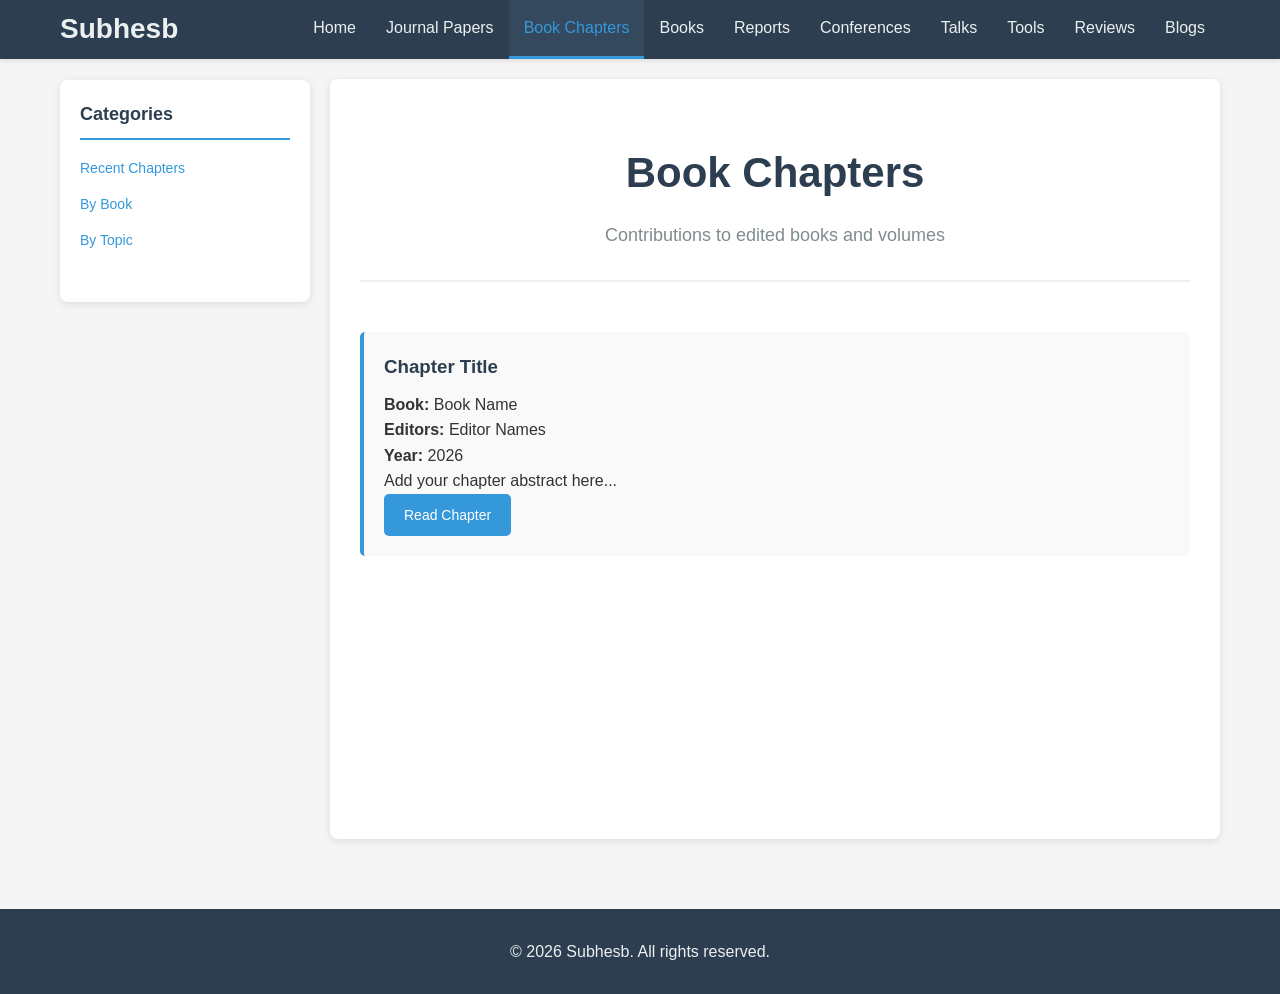
==== pages/book-chapters.html @ 91d3e0aa "Create personal academic website with navigation menu and sidebar" ====
<!DOCTYPE html>
<html lang="en">
<head>
    <meta charset="UTF-8">
    <meta name="viewport" content="width=device-width, initial-scale=1.0">
    <title>Book Chapters - Subhesb</title>
    <link rel="stylesheet" href="../css/style.css">
</head>
<body>
    <!-- Navigation Header -->
    <header class="navbar">
        <div class="nav-container">
            <div class="logo">
                <a href="../index.html">Subhesb</a>
            </div>
            <nav class="nav-menu">
                <ul>
                    <li><a href="../index.html">Home</a></li>
                    <li><a href="journal-papers.html">Journal Papers</a></li>
                    <li><a href="book-chapters.html" class="active">Book Chapters</a></li>
                    <li><a href="books.html">Books</a></li>
                    <li><a href="reports.html">Reports</a></li>
                    <li><a href="conference-papers.html">Conferences</a></li>
                    <li><a href="talks.html">Talks</a></li>
                    <li><a href="tools.html">Tools</a></li>
                    <li><a href="reviews.html">Reviews</a></li>
                    <li><a href="blogs.html">Blogs</a></li>
                </ul>
            </nav>
        </div>
    </header>

    <div class="container">
        <!-- Sidebar -->
        <aside class="sidebar">
            <div class="sidebar-section">
                <h3>Categories</h3>
                <ul>
                    <li><a href="#">Recent Chapters</a></li>
                    <li><a href="#">By Book</a></li>
                    <li><a href="#">By Topic</a></li>
                </ul>
            </div>
        </aside>

        <!-- Main Content Area -->
        <main class="main-content">
            <section class="hero">
                <h1>Book Chapters</h1>
                <p>Contributions to edited books and volumes</p>
            </section>

            <section class="chapters-list">
                <div class="chapter-item">
                    <h3>Chapter Title</h3>
                    <p class="meta"><strong>Book:</strong> Book Name</p>
                    <p class="meta"><strong>Editors:</strong> Editor Names</p>
                    <p class="meta"><strong>Year:</strong> 2026</p>
                    <p class="abstract">Add your chapter abstract here...</p>
                    <a href="#" class="btn">Read Chapter</a>
                </div>
            </section>
        </main>
    </div>

    <!-- Footer -->
    <footer class="footer">
        <p>&copy; 2026 Subhesb. All rights reserved.</p>
    </footer>

    <style>
        .chapters-list {
            margin-top: 30px;
        }

        .chapter-item {
            background-color: #f9f9f9;
            border-left: 4px solid #3498db;
            padding: 20px;
            margin-bottom: 25px;
            border-radius: 5px;
        }

        .chapter-item h3 {
            color: #2c3e50;
            margin-bottom: 10px;
        }
    </style>
</body>
</html>
---- css/style.css ----
* {
    margin: 0;
    padding: 0;
    box-sizing: border-box;
}

body {
    font-family: 'Segoe UI', Tahoma, Geneva, Verdana, sans-serif;
    line-height: 1.6;
    color: #333;
    background-color: #f5f5f5;
}

/* Navigation Header */
.navbar {
    background-color: #2c3e50;
    color: #ecf0f1;
    padding: 0;
    box-shadow: 0 2px 5px rgba(0,0,0,0.1);
    position: sticky;
    top: 0;
    z-index: 100;
}

.nav-container {
    max-width: 1200px;
    margin: 0 auto;
    display: flex;
    align-items: center;
    justify-content: space-between;
    padding: 0 20px;
}

.logo a {
    font-size: 28px;
    font-weight: bold;
    color: #ecf0f1;
    text-decoration: none;
    padding: 15px 0;
}

.logo a:hover {
    color: #3498db;
}

.nav-menu ul {
    list-style: none;
    display: flex;
    flex-wrap: wrap;
    gap: 0;
}

.nav-menu ul li a {
    color: #ecf0f1;
    text-decoration: none;
    padding: 15px 15px;
    display: block;
    transition: background-color 0.3s ease, color 0.3s ease;
    border-bottom: 3px solid transparent;
}

.nav-menu ul li a:hover,
.nav-menu ul li a.active {
    background-color: #34495e;
    color: #3498db;
    border-bottom: 3px solid #3498db;
}

/* Main Container */
.container {
    max-width: 1200px;
    margin: 0 auto;
    display: grid;
    grid-template-columns: 250px 1fr;
    gap: 20px;
    padding: 20px;
    min-height: calc(100vh - 100px);
}

/* Sidebar */
.sidebar {
    background-color: white;
    border-radius: 8px;
    padding: 20px;
    box-shadow: 0 2px 8px rgba(0,0,0,0.1);
    height: fit-content;
    position: sticky;
    top: 80px;
}

.sidebar-section {
    margin-bottom: 30px;
}

.sidebar-section h3 {
    color: #2c3e50;
    margin-bottom: 15px;
    font-size: 18px;
    border-bottom: 2px solid #3498db;
    padding-bottom: 10px;
}

.sidebar-section ul {
    list-style: none;
}

.sidebar-section ul li {
    margin-bottom: 10px;
}

.sidebar-section a {
    color: #3498db;
    text-decoration: none;
    transition: color 0.3s ease;
    font-size: 14px;
}

.sidebar-section a:hover {
    color: #2980b9;
    text-decoration: underline;
}

.date {
    color: #7f8c8d;
    font-size: 12px;
    font-weight: bold;
}

/* Main Content */
.main-content {
    background-color: white;
    border-radius: 8px;
    padding: 30px;
    box-shadow: 0 2px 8px rgba(0,0,0,0.1);
}

.hero {
    text-align: center;
    margin-bottom: 50px;
    padding: 30px 0;
    border-bottom: 2px solid #ecf0f1;
}

.hero h1 {
    font-size: 42px;
    color: #2c3e50;
    margin-bottom: 15px;
}

.hero p {
    font-size: 18px;
    color: #7f8c8d;
}

/* Recent Works Section */
.recent-works {
    margin-bottom: 50px;
}

.recent-works h2,
.debates h2 {
    color: #2c3e50;
    margin-bottom: 30px;
    font-size: 32px;
    border-bottom: 3px solid #3498db;
    padding-bottom: 15px;
}

.works-grid {
    display: grid;
    grid-template-columns: repeat(auto-fit, minmax(250px, 1fr));
    gap: 20px;
}

.work-card {
    background: linear-gradient(135deg, #f5f7fa 0%, #c3cfe2 100%);
    border-radius: 8px;
    padding: 25px;
    text-align: center;
    transition: transform 0.3s ease, box-shadow 0.3s ease;
    box-shadow: 0 2px 8px rgba(0,0,0,0.1);
}

.work-card:hover {
    transform: translateY(-5px);
    box-shadow: 0 5px 15px rgba(0,0,0,0.2);
}

.work-card h3 {
    color: #2c3e50;
    margin-bottom: 15px;
    font-size: 20px;
}

.work-card p {
    color: #555;
    margin-bottom: 20px;
    font-size: 14px;
}

.btn {
    display: inline-block;
    background-color: #3498db;
    color: white;
    padding: 10px 20px;
    border-radius: 5px;
    text-decoration: none;
    transition: background-color 0.3s ease;
    font-size: 14px;
}

.btn:hover {
    background-color: #2980b9;
}

/* Debates Section */
.debate-container {
    display: grid;
    gap: 20px;
}

.debate-post {
    background-color: #f9f9f9;
    border-left: 4px solid #3498db;
    padding: 20px;
    border-radius: 5px;
    transition: box-shadow 0.3s ease;
}

.debate-post:hover {
    box-shadow: 0 4px 12px rgba(0,0,0,0.1);
}

.debate-post h3 {
    color: #2c3e50;
    margin-bottom: 10px;
}

.debate-post .date {
    display: block;
    color: #7f8c8d;
    margin-bottom: 15px;
    font-size: 13px;
}

.debate-post p {
    color: #555;
    margin-bottom: 15px;
}

.read-more {
    color: #3498db;
    text-decoration: none;
    font-weight: bold;
    transition: color 0.3s ease;
}

.read-more:hover {
    color: #2980b9;
}

/* Footer */
.footer {
    background-color: #2c3e50;
    color: #ecf0f1;
    text-align: center;
    padding: 30px 20px;
    margin-top: 50px;
}

.footer a {
    color: #3498db;
    text-decoration: none;
}

.footer a:hover {
    text-decoration: underline;
}

/* Responsive Design */
@media (max-width: 768px) {
    .container {
        grid-template-columns: 1fr;
        padding: 10px;
    }

    .sidebar {
        order: 2;
    }

    .main-content {
        order: 1;
    }

    .nav-menu ul {
        flex-direction: column;
    }

    .nav-menu ul li a {
        padding: 10px;
        border-bottom: none;
        border-left: 3px solid transparent;
    }

    .nav-menu ul li a:hover,
    .nav-menu ul li a.active {
        border-bottom: none;
        border-left: 3px solid #3498db;
    }

    .hero h1 {
        font-size: 28px;
    }

    .works-grid {
        grid-template-columns: 1fr;
    }
}
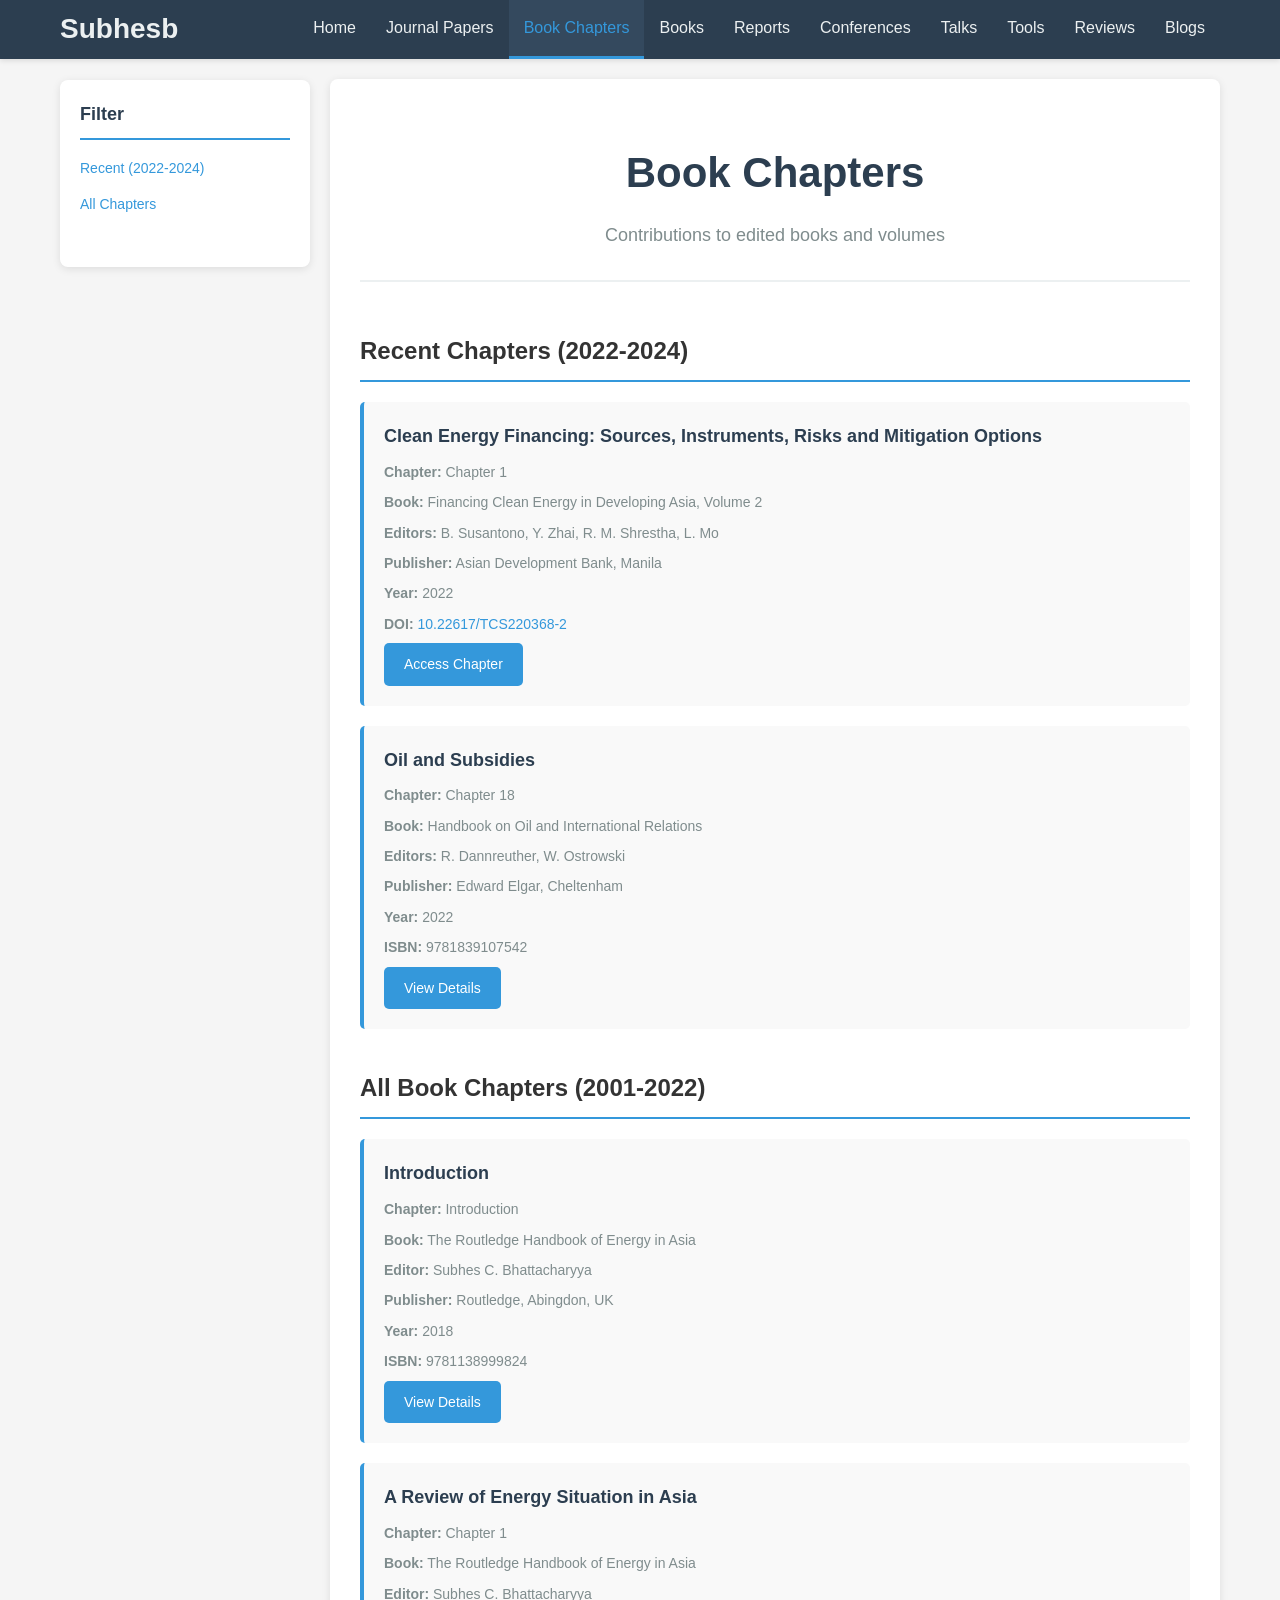
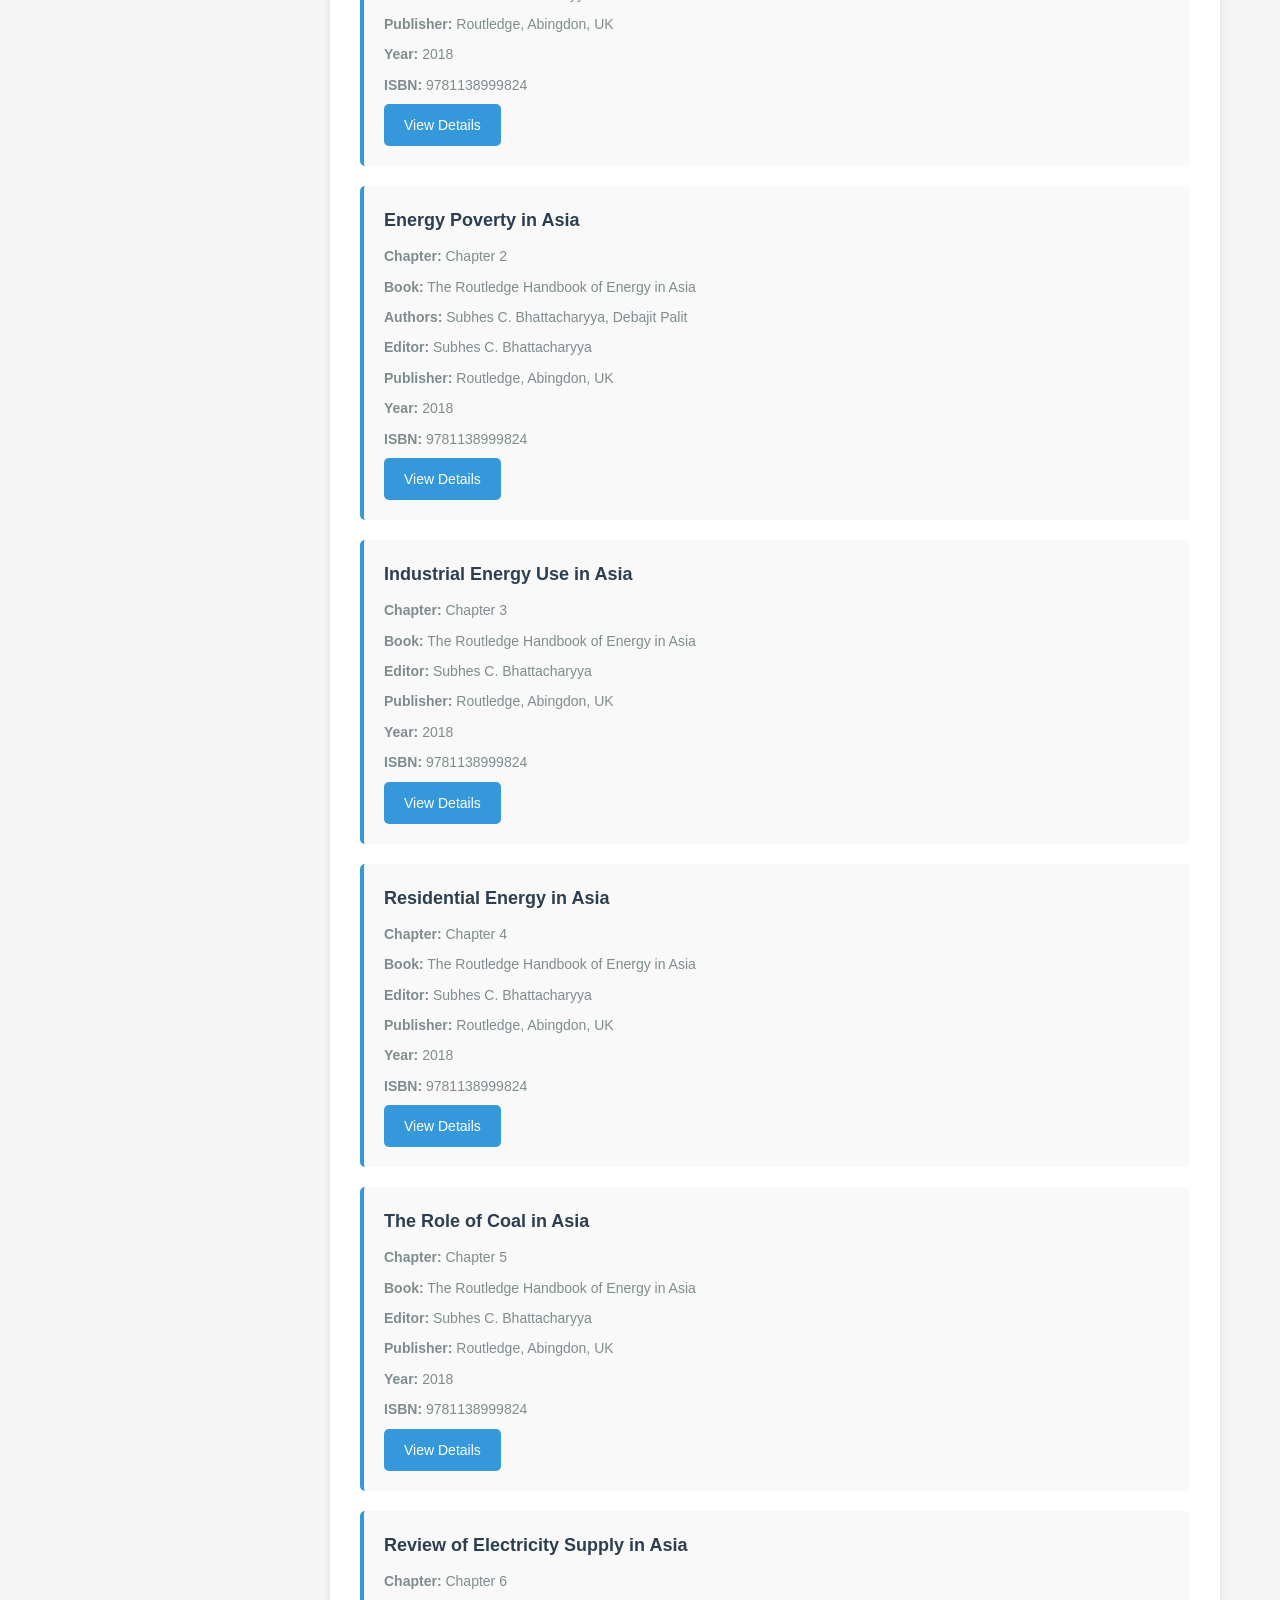
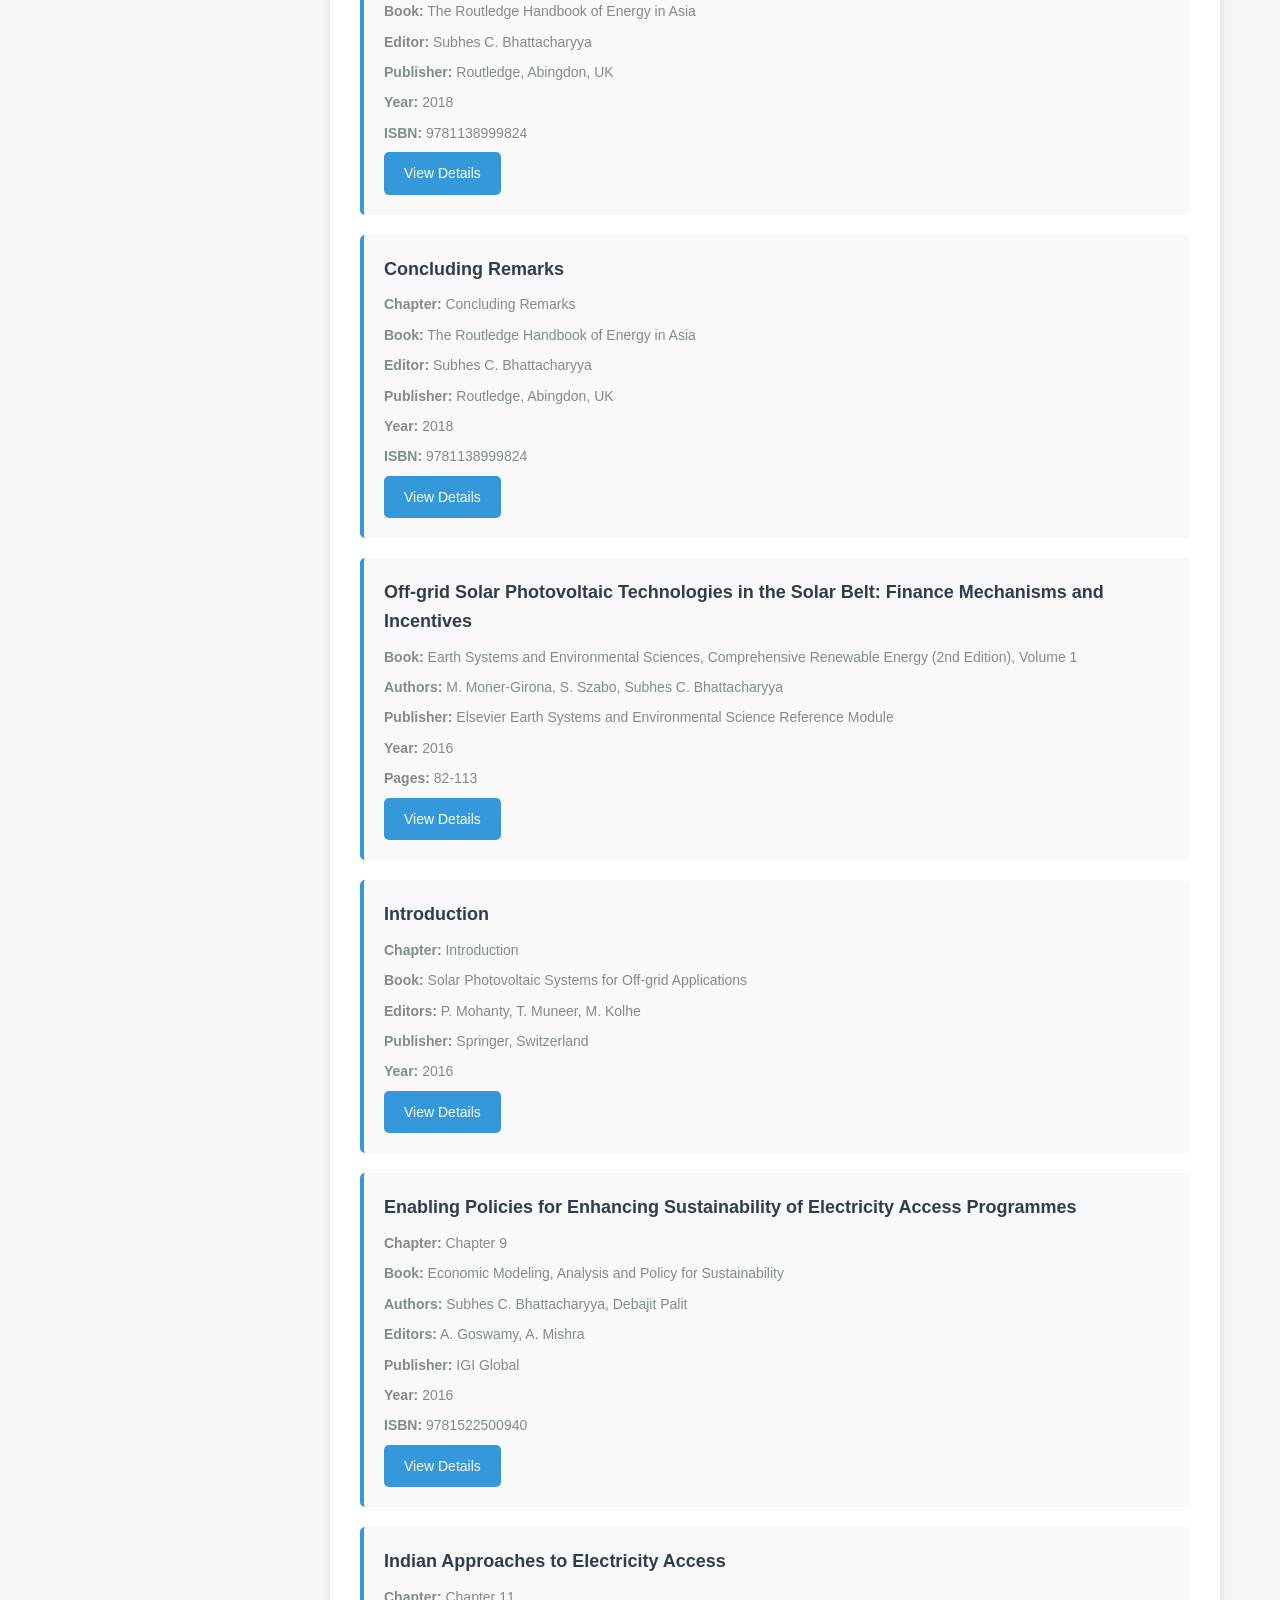
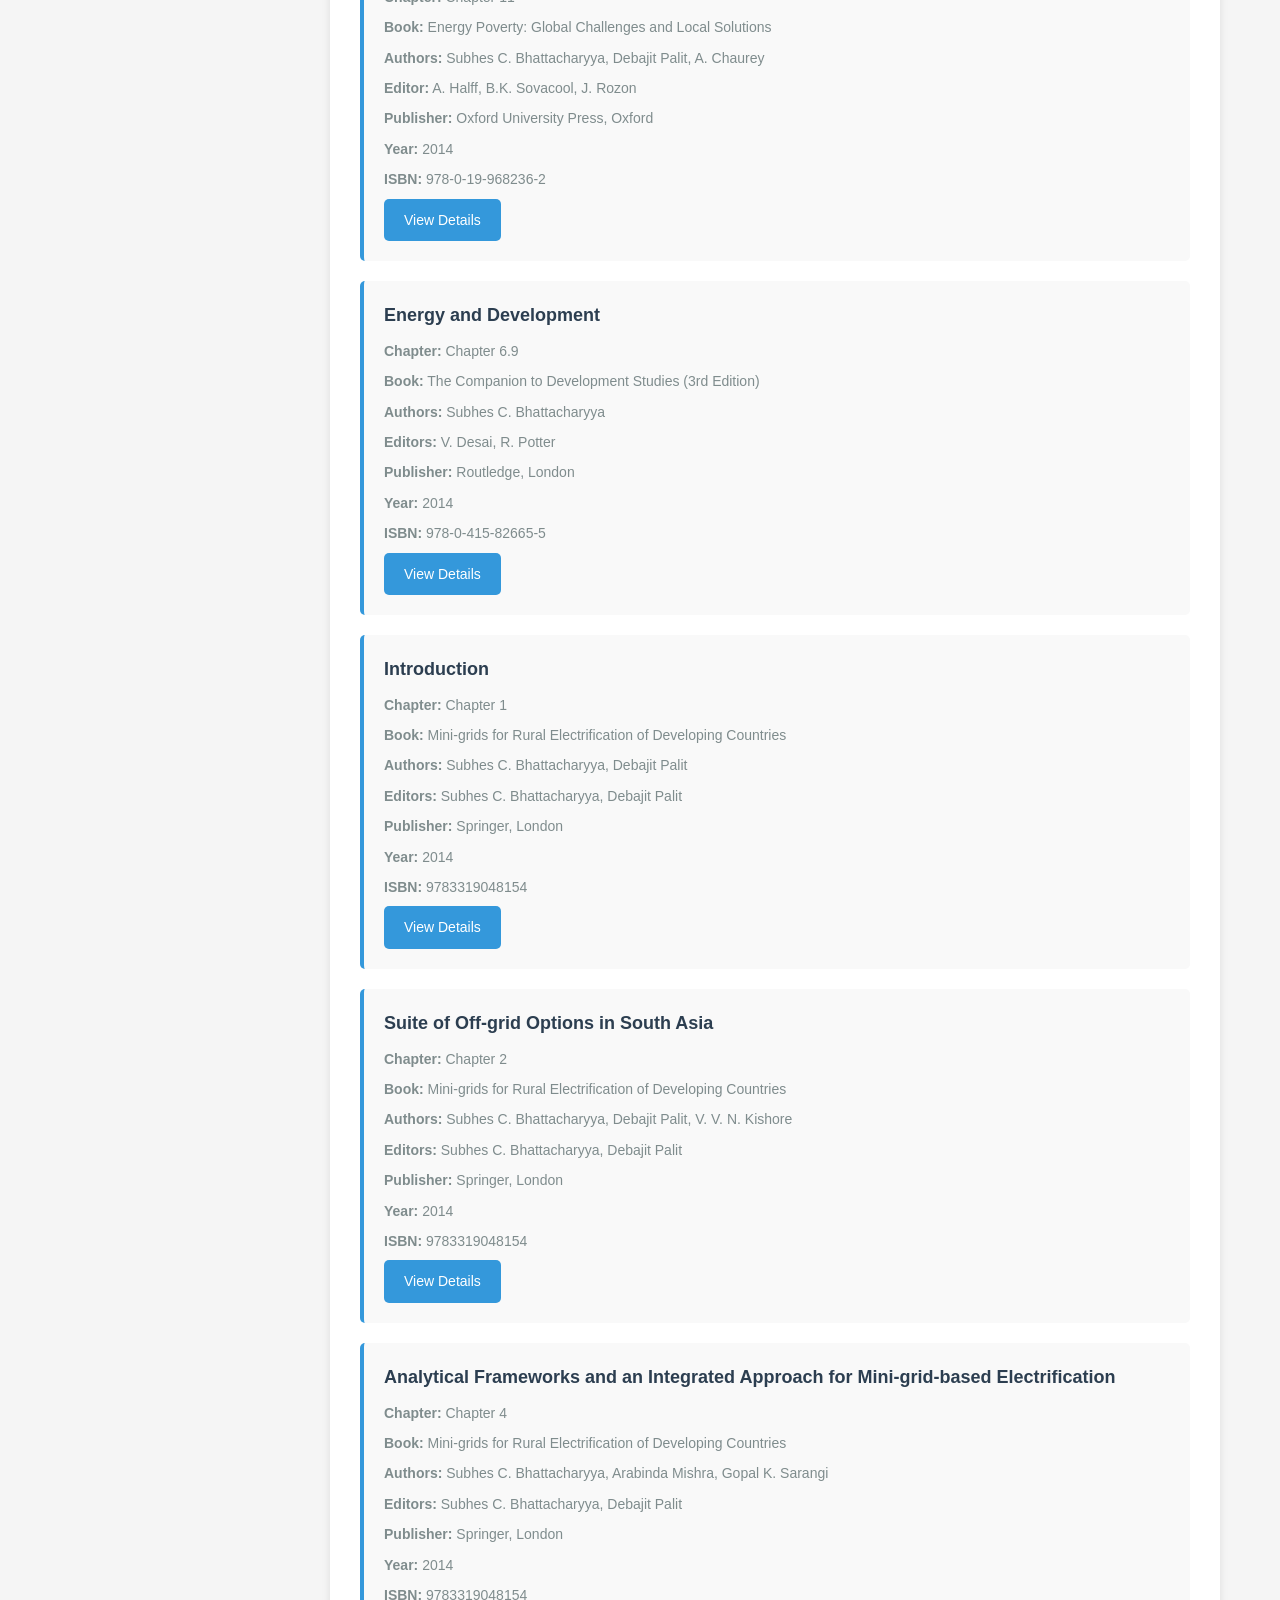
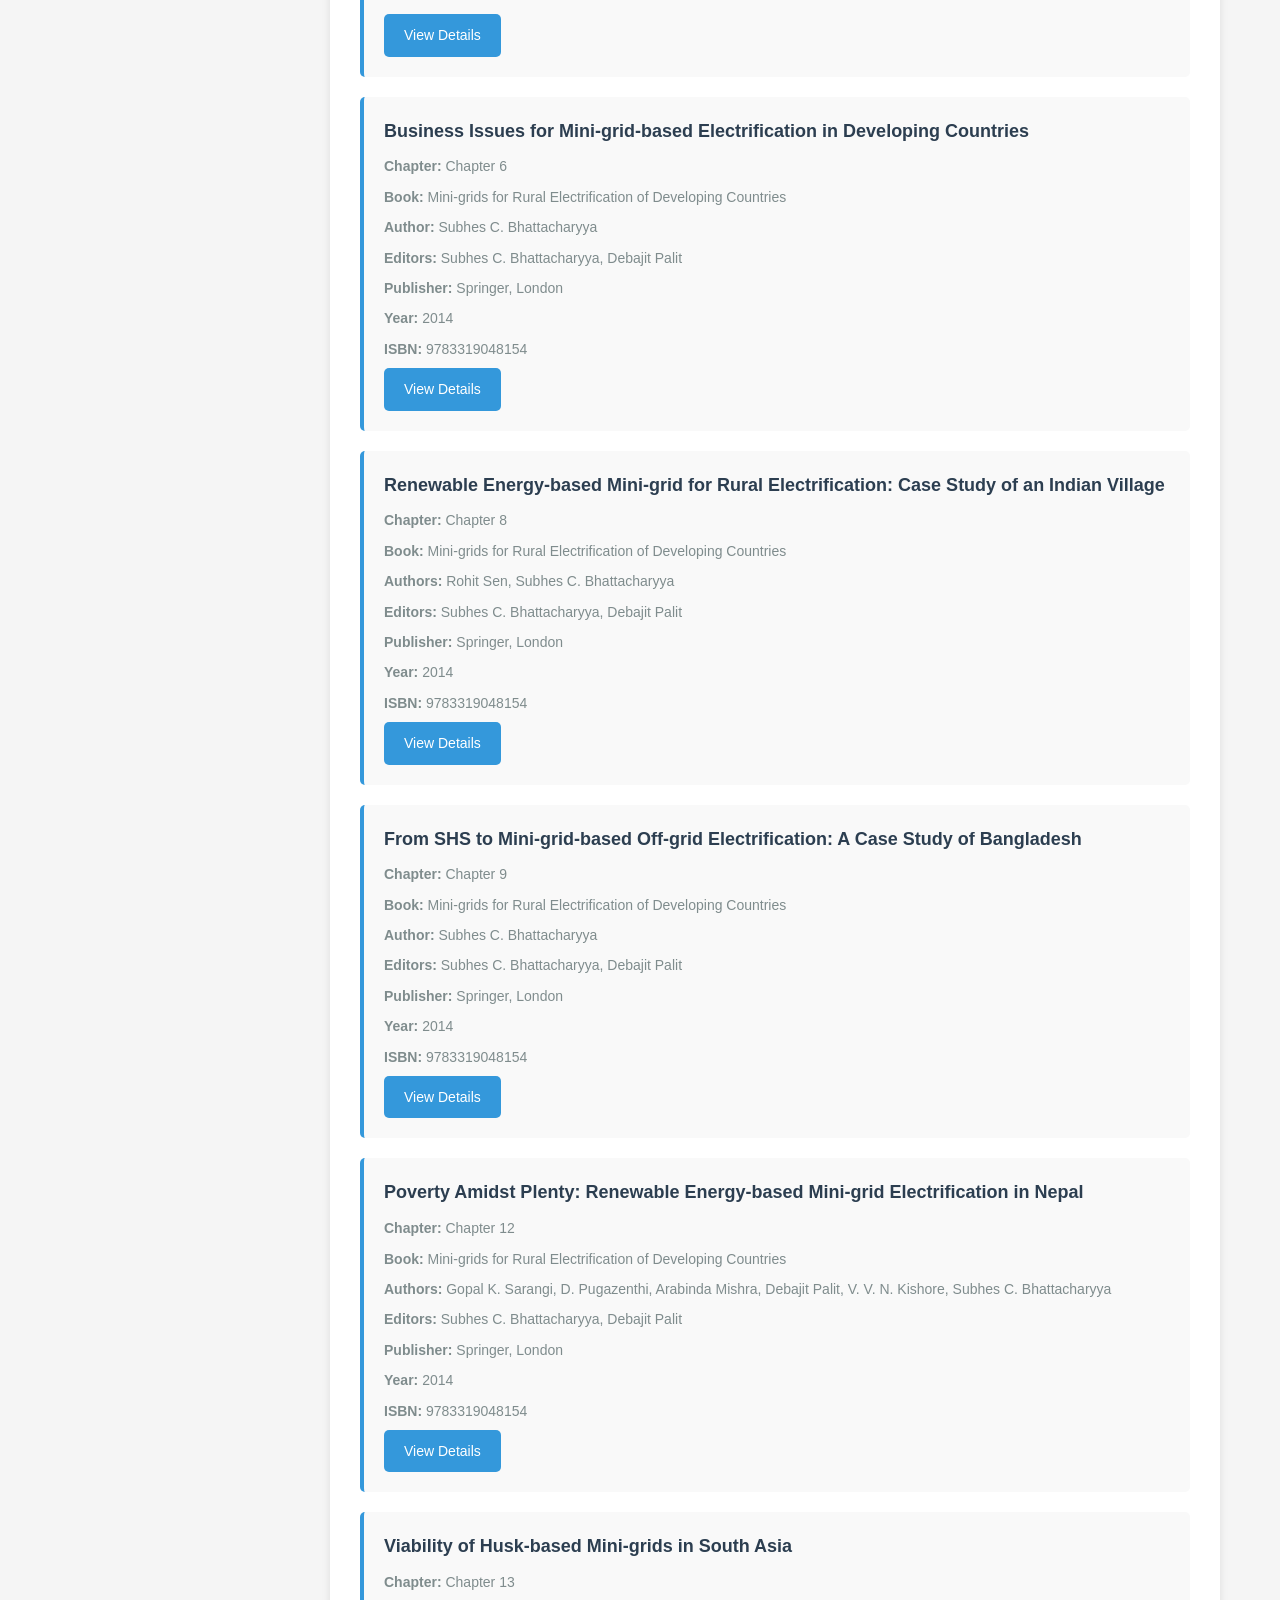
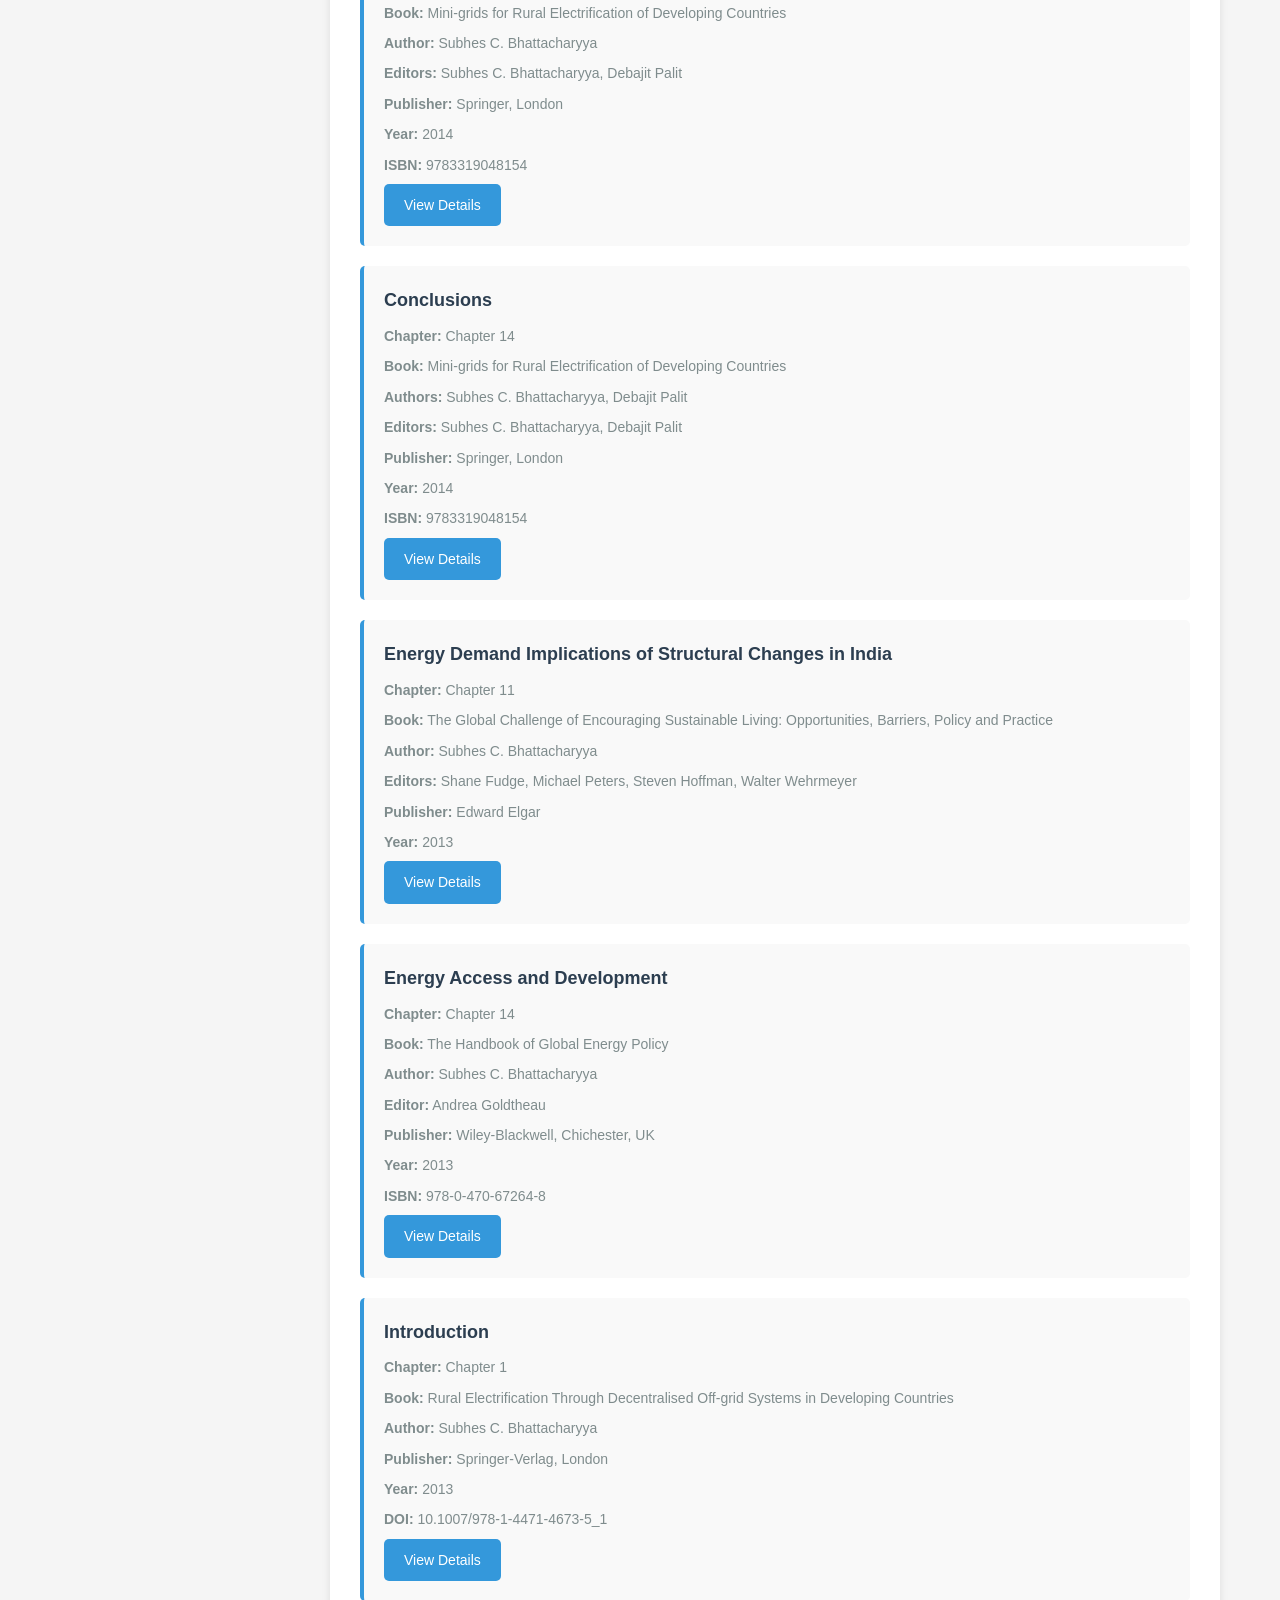
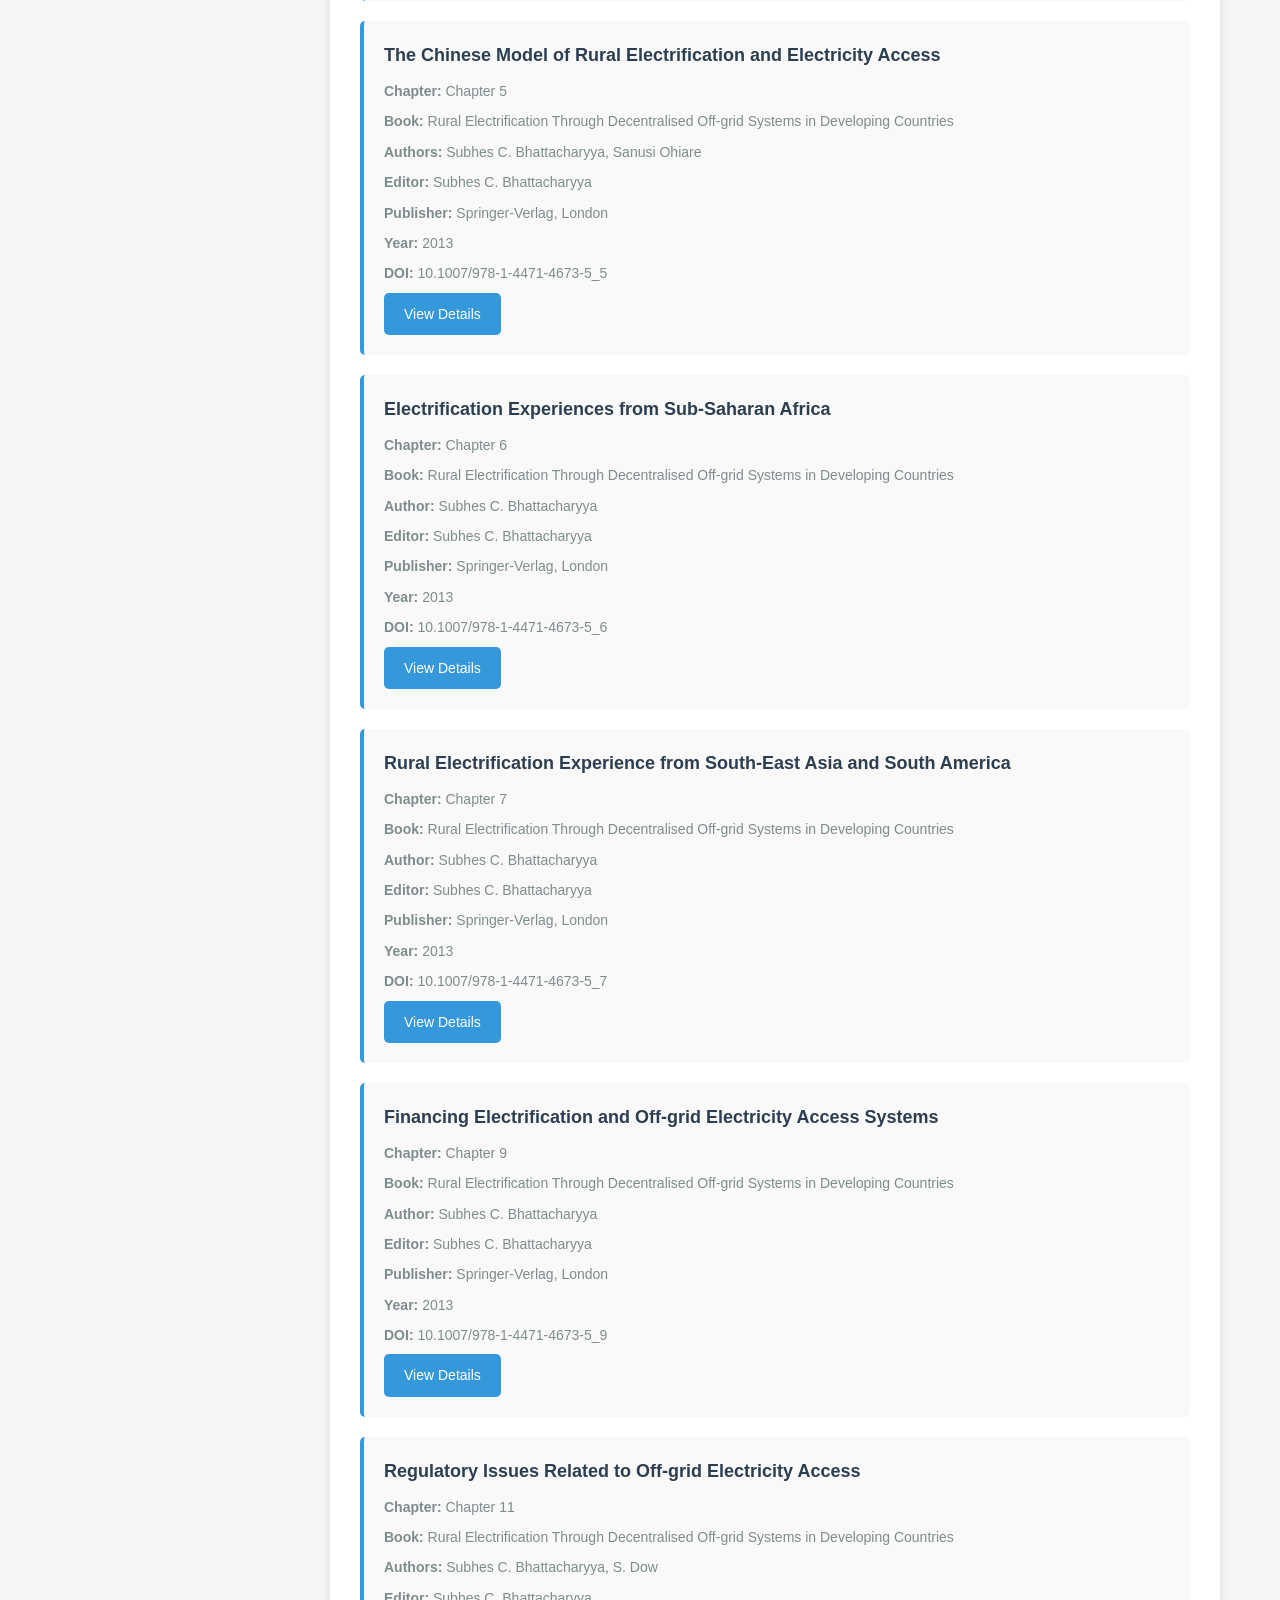
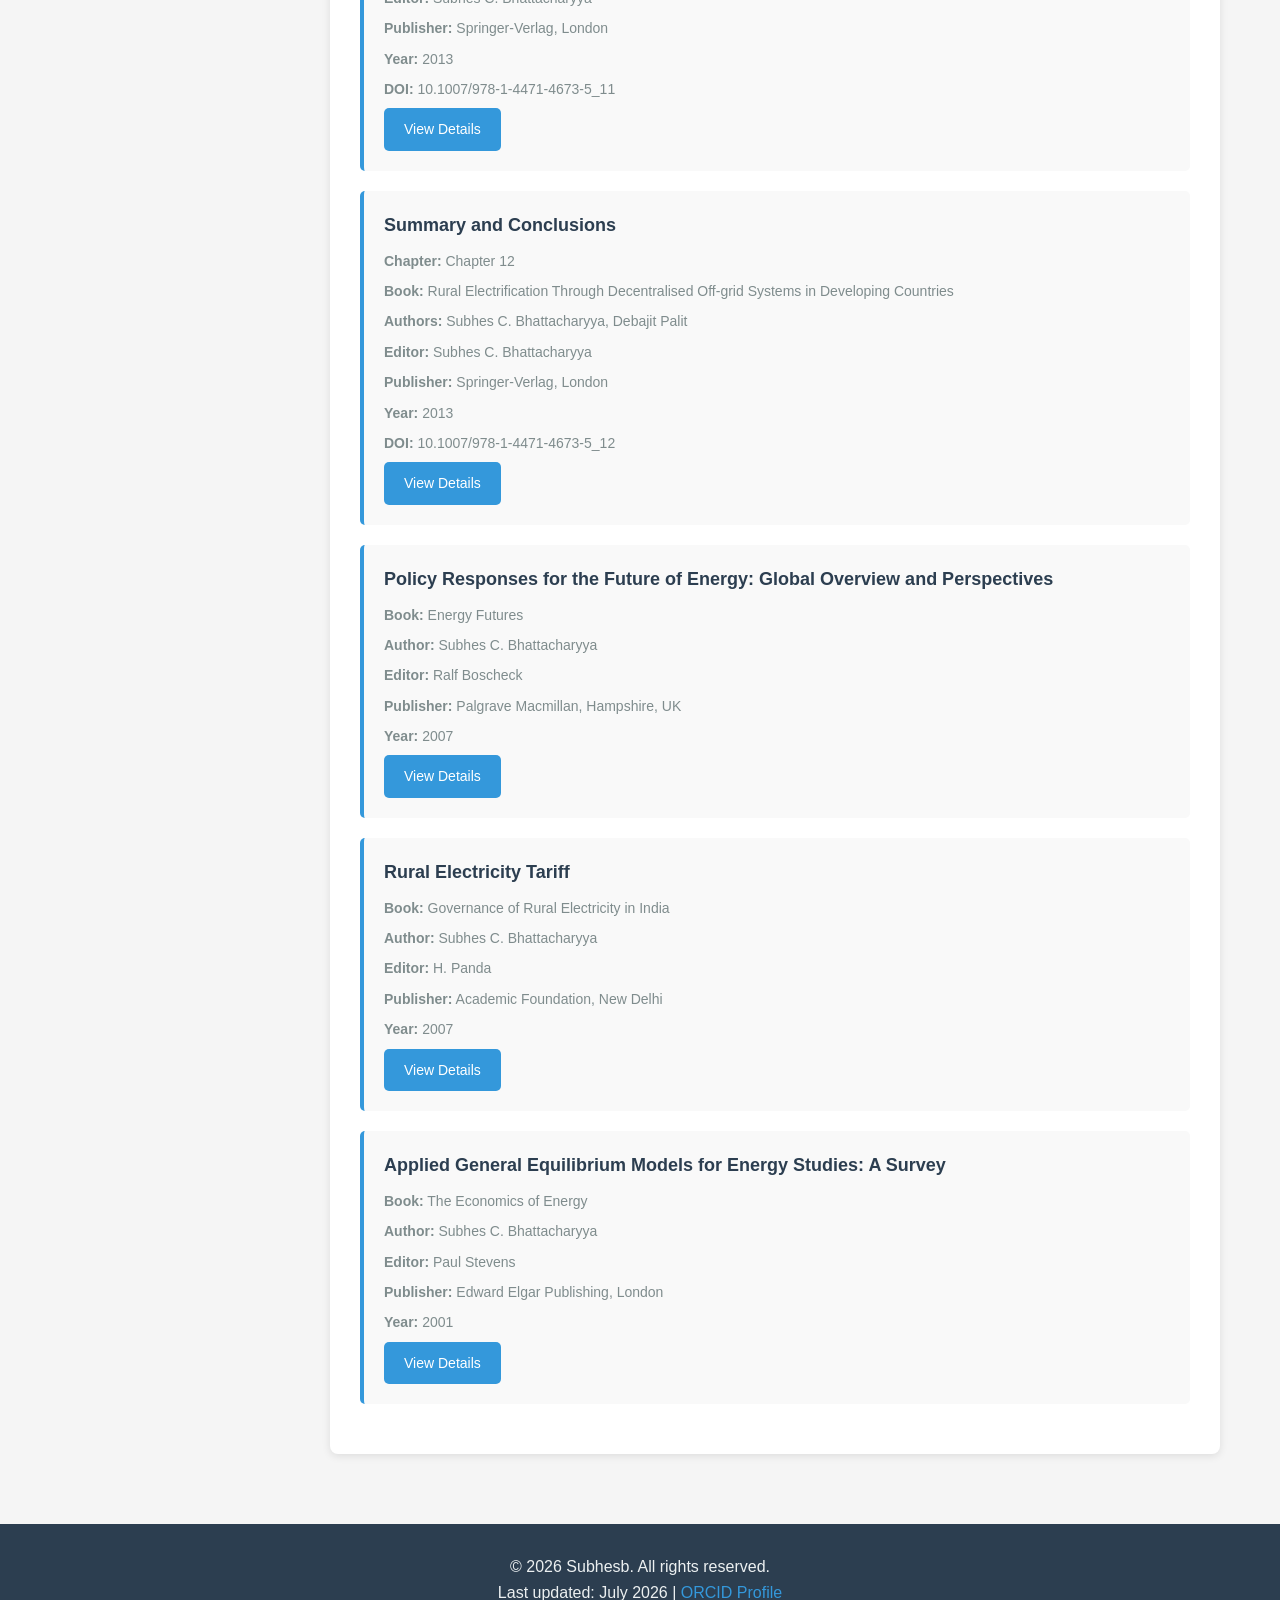
==== commit f14a880b: "Add complete list of book chapters from ORCID" ====
--- a/pages/book-chapters.html
+++ b/pages/book-chapters.html
@@ -34,11 +34,10 @@
         <!-- Sidebar -->
         <aside class="sidebar">
             <div class="sidebar-section">
-                <h3>Categories</h3>
+                <h3>Filter</h3>
                 <ul>
-                    <li><a href="#">Recent Chapters</a></li>
-                    <li><a href="#">By Book</a></li>
-                    <li><a href="#">By Topic</a></li>
+                    <li><a href="#recent">Recent (2022-2024)</a></li>
+                    <li><a href="#all">All Chapters</a></li>
                 </ul>
             </div>
         </aside>
@@ -50,40 +49,481 @@
                 <p>Contributions to edited books and volumes</p>
             </section>
 
-            <section class="chapters-list">
-                <div class="chapter-item">
-                    <h3>Chapter Title</h3>
-                    <p class="meta"><strong>Book:</strong> Book Name</p>
-                    <p class="meta"><strong>Editors:</strong> Editor Names</p>
-                    <p class="meta"><strong>Year:</strong> 2026</p>
-                    <p class="abstract">Add your chapter abstract here...</p>
-                    <a href="#" class="btn">Read Chapter</a>
+            <!-- Recent Chapters Section -->
+            <section class="chapters-list" id="recent">
+                <h2>Recent Chapters (2022-2024)</h2>
+
+                <div class="chapter-item">
+                    <h3>Clean Energy Financing: Sources, Instruments, Risks and Mitigation Options</h3>
+                    <p class="meta"><strong>Chapter:</strong> Chapter 1</p>
+                    <p class="meta"><strong>Book:</strong> Financing Clean Energy in Developing Asia, Volume 2</p>
+                    <p class="meta"><strong>Editors:</strong> B. Susantono, Y. Zhai, R. M. Shrestha, L. Mo</p>
+                    <p class="meta"><strong>Publisher:</strong> Asian Development Bank, Manila</p>
+                    <p class="meta"><strong>Year:</strong> 2022</p>
+                    <p class="meta"><strong>DOI:</strong> <a href="http://dx.doi.org/10.22617/TCS220368-2" target="_blank">10.22617/TCS220368-2</a></p>
+                    <a href="http://dx.doi.org/10.22617/TCS220368-2" class="btn" target="_blank">Access Chapter</a>
+                </div>
+
+                <div class="chapter-item">
+                    <h3>Oil and Subsidies</h3>
+                    <p class="meta"><strong>Chapter:</strong> Chapter 18</p>
+                    <p class="meta"><strong>Book:</strong> Handbook on Oil and International Relations</p>
+                    <p class="meta"><strong>Editors:</strong> R. Dannreuther, W. Ostrowski</p>
+                    <p class="meta"><strong>Publisher:</strong> Edward Elgar, Cheltenham</p>
+                    <p class="meta"><strong>Year:</strong> 2022</p>
+                    <p class="meta"><strong>ISBN:</strong> 9781839107542</p>
+                    <a href="#" class="btn">View Details</a>
                 </div>
             </section>
+
+            <!-- All Chapters Section -->
+            <section class="chapters-list" id="all">
+                <h2>All Book Chapters (2001-2022)</h2>
+
+                <div class="chapter-item">
+                    <h3>Introduction</h3>
+                    <p class="meta"><strong>Chapter:</strong> Introduction</p>
+                    <p class="meta"><strong>Book:</strong> The Routledge Handbook of Energy in Asia</p>
+                    <p class="meta"><strong>Editor:</strong> Subhes C. Bhattacharyya</p>
+                    <p class="meta"><strong>Publisher:</strong> Routledge, Abingdon, UK</p>
+                    <p class="meta"><strong>Year:</strong> 2018</p>
+                    <p class="meta"><strong>ISBN:</strong> 9781138999824</p>
+                    <a href="#" class="btn">View Details</a>
+                </div>
+
+                <div class="chapter-item">
+                    <h3>A Review of Energy Situation in Asia</h3>
+                    <p class="meta"><strong>Chapter:</strong> Chapter 1</p>
+                    <p class="meta"><strong>Book:</strong> The Routledge Handbook of Energy in Asia</p>
+                    <p class="meta"><strong>Editor:</strong> Subhes C. Bhattacharyya</p>
+                    <p class="meta"><strong>Publisher:</strong> Routledge, Abingdon, UK</p>
+                    <p class="meta"><strong>Year:</strong> 2018</p>
+                    <p class="meta"><strong>ISBN:</strong> 9781138999824</p>
+                    <a href="#" class="btn">View Details</a>
+                </div>
+
+                <div class="chapter-item">
+                    <h3>Energy Poverty in Asia</h3>
+                    <p class="meta"><strong>Chapter:</strong> Chapter 2</p>
+                    <p class="meta"><strong>Book:</strong> The Routledge Handbook of Energy in Asia</p>
+                    <p class="meta"><strong>Authors:</strong> Subhes C. Bhattacharyya, Debajit Palit</p>
+                    <p class="meta"><strong>Editor:</strong> Subhes C. Bhattacharyya</p>
+                    <p class="meta"><strong>Publisher:</strong> Routledge, Abingdon, UK</p>
+                    <p class="meta"><strong>Year:</strong> 2018</p>
+                    <p class="meta"><strong>ISBN:</strong> 9781138999824</p>
+                    <a href="#" class="btn">View Details</a>
+                </div>
+
+                <div class="chapter-item">
+                    <h3>Industrial Energy Use in Asia</h3>
+                    <p class="meta"><strong>Chapter:</strong> Chapter 3</p>
+                    <p class="meta"><strong>Book:</strong> The Routledge Handbook of Energy in Asia</p>
+                    <p class="meta"><strong>Editor:</strong> Subhes C. Bhattacharyya</p>
+                    <p class="meta"><strong>Publisher:</strong> Routledge, Abingdon, UK</p>
+                    <p class="meta"><strong>Year:</strong> 2018</p>
+                    <p class="meta"><strong>ISBN:</strong> 9781138999824</p>
+                    <a href="#" class="btn">View Details</a>
+                </div>
+
+                <div class="chapter-item">
+                    <h3>Residential Energy in Asia</h3>
+                    <p class="meta"><strong>Chapter:</strong> Chapter 4</p>
+                    <p class="meta"><strong>Book:</strong> The Routledge Handbook of Energy in Asia</p>
+                    <p class="meta"><strong>Editor:</strong> Subhes C. Bhattacharyya</p>
+                    <p class="meta"><strong>Publisher:</strong> Routledge, Abingdon, UK</p>
+                    <p class="meta"><strong>Year:</strong> 2018</p>
+                    <p class="meta"><strong>ISBN:</strong> 9781138999824</p>
+                    <a href="#" class="btn">View Details</a>
+                </div>
+
+                <div class="chapter-item">
+                    <h3>The Role of Coal in Asia</h3>
+                    <p class="meta"><strong>Chapter:</strong> Chapter 5</p>
+                    <p class="meta"><strong>Book:</strong> The Routledge Handbook of Energy in Asia</p>
+                    <p class="meta"><strong>Editor:</strong> Subhes C. Bhattacharyya</p>
+                    <p class="meta"><strong>Publisher:</strong> Routledge, Abingdon, UK</p>
+                    <p class="meta"><strong>Year:</strong> 2018</p>
+                    <p class="meta"><strong>ISBN:</strong> 9781138999824</p>
+                    <a href="#" class="btn">View Details</a>
+                </div>
+
+                <div class="chapter-item">
+                    <h3>Review of Electricity Supply in Asia</h3>
+                    <p class="meta"><strong>Chapter:</strong> Chapter 6</p>
+                    <p class="meta"><strong>Book:</strong> The Routledge Handbook of Energy in Asia</p>
+                    <p class="meta"><strong>Editor:</strong> Subhes C. Bhattacharyya</p>
+                    <p class="meta"><strong>Publisher:</strong> Routledge, Abingdon, UK</p>
+                    <p class="meta"><strong>Year:</strong> 2018</p>
+                    <p class="meta"><strong>ISBN:</strong> 9781138999824</p>
+                    <a href="#" class="btn">View Details</a>
+                </div>
+
+                <div class="chapter-item">
+                    <h3>Concluding Remarks</h3>
+                    <p class="meta"><strong>Chapter:</strong> Concluding Remarks</p>
+                    <p class="meta"><strong>Book:</strong> The Routledge Handbook of Energy in Asia</p>
+                    <p class="meta"><strong>Editor:</strong> Subhes C. Bhattacharyya</p>
+                    <p class="meta"><strong>Publisher:</strong> Routledge, Abingdon, UK</p>
+                    <p class="meta"><strong>Year:</strong> 2018</p>
+                    <p class="meta"><strong>ISBN:</strong> 9781138999824</p>
+                    <a href="#" class="btn">View Details</a>
+                </div>
+
+                <div class="chapter-item">
+                    <h3>Off-grid Solar Photovoltaic Technologies in the Solar Belt: Finance Mechanisms and Incentives</h3>
+                    <p class="meta"><strong>Book:</strong> Earth Systems and Environmental Sciences, Comprehensive Renewable Energy (2nd Edition), Volume 1</p>
+                    <p class="meta"><strong>Authors:</strong> M. Moner-Girona, S. Szabo, Subhes C. Bhattacharyya</p>
+                    <p class="meta"><strong>Publisher:</strong> Elsevier Earth Systems and Environmental Science Reference Module</p>
+                    <p class="meta"><strong>Year:</strong> 2016</p>
+                    <p class="meta"><strong>Pages:</strong> 82-113</p>
+                    <a href="#" class="btn">View Details</a>
+                </div>
+
+                <div class="chapter-item">
+                    <h3>Introduction</h3>
+                    <p class="meta"><strong>Chapter:</strong> Introduction</p>
+                    <p class="meta"><strong>Book:</strong> Solar Photovoltaic Systems for Off-grid Applications</p>
+                    <p class="meta"><strong>Editors:</strong> P. Mohanty, T. Muneer, M. Kolhe</p>
+                    <p class="meta"><strong>Publisher:</strong> Springer, Switzerland</p>
+                    <p class="meta"><strong>Year:</strong> 2016</p>
+                    <a href="#" class="btn">View Details</a>
+                </div>
+
+                <div class="chapter-item">
+                    <h3>Enabling Policies for Enhancing Sustainability of Electricity Access Programmes</h3>
+                    <p class="meta"><strong>Chapter:</strong> Chapter 9</p>
+                    <p class="meta"><strong>Book:</strong> Economic Modeling, Analysis and Policy for Sustainability</p>
+                    <p class="meta"><strong>Authors:</strong> Subhes C. Bhattacharyya, Debajit Palit</p>
+                    <p class="meta"><strong>Editors:</strong> A. Goswamy, A. Mishra</p>
+                    <p class="meta"><strong>Publisher:</strong> IGI Global</p>
+                    <p class="meta"><strong>Year:</strong> 2016</p>
+                    <p class="meta"><strong>ISBN:</strong> 9781522500940</p>
+                    <a href="#" class="btn">View Details</a>
+                </div>
+
+                <div class="chapter-item">
+                    <h3>Indian Approaches to Electricity Access</h3>
+                    <p class="meta"><strong>Chapter:</strong> Chapter 11</p>
+                    <p class="meta"><strong>Book:</strong> Energy Poverty: Global Challenges and Local Solutions</p>
+                    <p class="meta"><strong>Authors:</strong> Subhes C. Bhattacharyya, Debajit Palit, A. Chaurey</p>
+                    <p class="meta"><strong>Editor:</strong> A. Halff, B.K. Sovacool, J. Rozon</p>
+                    <p class="meta"><strong>Publisher:</strong> Oxford University Press, Oxford</p>
+                    <p class="meta"><strong>Year:</strong> 2014</p>
+                    <p class="meta"><strong>ISBN:</strong> 978-0-19-968236-2</p>
+                    <a href="#" class="btn">View Details</a>
+                </div>
+
+                <div class="chapter-item">
+                    <h3>Energy and Development</h3>
+                    <p class="meta"><strong>Chapter:</strong> Chapter 6.9</p>
+                    <p class="meta"><strong>Book:</strong> The Companion to Development Studies (3rd Edition)</p>
+                    <p class="meta"><strong>Authors:</strong> Subhes C. Bhattacharyya</p>
+                    <p class="meta"><strong>Editors:</strong> V. Desai, R. Potter</p>
+                    <p class="meta"><strong>Publisher:</strong> Routledge, London</p>
+                    <p class="meta"><strong>Year:</strong> 2014</p>
+                    <p class="meta"><strong>ISBN:</strong> 978-0-415-82665-5</p>
+                    <a href="#" class="btn">View Details</a>
+                </div>
+
+                <div class="chapter-item">
+                    <h3>Introduction</h3>
+                    <p class="meta"><strong>Chapter:</strong> Chapter 1</p>
+                    <p class="meta"><strong>Book:</strong> Mini-grids for Rural Electrification of Developing Countries</p>
+                    <p class="meta"><strong>Authors:</strong> Subhes C. Bhattacharyya, Debajit Palit</p>
+                    <p class="meta"><strong>Editors:</strong> Subhes C. Bhattacharyya, Debajit Palit</p>
+                    <p class="meta"><strong>Publisher:</strong> Springer, London</p>
+                    <p class="meta"><strong>Year:</strong> 2014</p>
+                    <p class="meta"><strong>ISBN:</strong> 9783319048154</p>
+                    <a href="#" class="btn">View Details</a>
+                </div>
+
+                <div class="chapter-item">
+                    <h3>Suite of Off-grid Options in South Asia</h3>
+                    <p class="meta"><strong>Chapter:</strong> Chapter 2</p>
+                    <p class="meta"><strong>Book:</strong> Mini-grids for Rural Electrification of Developing Countries</p>
+                    <p class="meta"><strong>Authors:</strong> Subhes C. Bhattacharyya, Debajit Palit, V. V. N. Kishore</p>
+                    <p class="meta"><strong>Editors:</strong> Subhes C. Bhattacharyya, Debajit Palit</p>
+                    <p class="meta"><strong>Publisher:</strong> Springer, London</p>
+                    <p class="meta"><strong>Year:</strong> 2014</p>
+                    <p class="meta"><strong>ISBN:</strong> 9783319048154</p>
+                    <a href="#" class="btn">View Details</a>
+                </div>
+
+                <div class="chapter-item">
+                    <h3>Analytical Frameworks and an Integrated Approach for Mini-grid-based Electrification</h3>
+                    <p class="meta"><strong>Chapter:</strong> Chapter 4</p>
+                    <p class="meta"><strong>Book:</strong> Mini-grids for Rural Electrification of Developing Countries</p>
+                    <p class="meta"><strong>Authors:</strong> Subhes C. Bhattacharyya, Arabinda Mishra, Gopal K. Sarangi</p>
+                    <p class="meta"><strong>Editors:</strong> Subhes C. Bhattacharyya, Debajit Palit</p>
+                    <p class="meta"><strong>Publisher:</strong> Springer, London</p>
+                    <p class="meta"><strong>Year:</strong> 2014</p>
+                    <p class="meta"><strong>ISBN:</strong> 9783319048154</p>
+                    <a href="#" class="btn">View Details</a>
+                </div>
+
+                <div class="chapter-item">
+                    <h3>Business Issues for Mini-grid-based Electrification in Developing Countries</h3>
+                    <p class="meta"><strong>Chapter:</strong> Chapter 6</p>
+                    <p class="meta"><strong>Book:</strong> Mini-grids for Rural Electrification of Developing Countries</p>
+                    <p class="meta"><strong>Author:</strong> Subhes C. Bhattacharyya</p>
+                    <p class="meta"><strong>Editors:</strong> Subhes C. Bhattacharyya, Debajit Palit</p>
+                    <p class="meta"><strong>Publisher:</strong> Springer, London</p>
+                    <p class="meta"><strong>Year:</strong> 2014</p>
+                    <p class="meta"><strong>ISBN:</strong> 9783319048154</p>
+                    <a href="#" class="btn">View Details</a>
+                </div>
+
+                <div class="chapter-item">
+                    <h3>Renewable Energy-based Mini-grid for Rural Electrification: Case Study of an Indian Village</h3>
+                    <p class="meta"><strong>Chapter:</strong> Chapter 8</p>
+                    <p class="meta"><strong>Book:</strong> Mini-grids for Rural Electrification of Developing Countries</p>
+                    <p class="meta"><strong>Authors:</strong> Rohit Sen, Subhes C. Bhattacharyya</p>
+                    <p class="meta"><strong>Editors:</strong> Subhes C. Bhattacharyya, Debajit Palit</p>
+                    <p class="meta"><strong>Publisher:</strong> Springer, London</p>
+                    <p class="meta"><strong>Year:</strong> 2014</p>
+                    <p class="meta"><strong>ISBN:</strong> 9783319048154</p>
+                    <a href="#" class="btn">View Details</a>
+                </div>
+
+                <div class="chapter-item">
+                    <h3>From SHS to Mini-grid-based Off-grid Electrification: A Case Study of Bangladesh</h3>
+                    <p class="meta"><strong>Chapter:</strong> Chapter 9</p>
+                    <p class="meta"><strong>Book:</strong> Mini-grids for Rural Electrification of Developing Countries</p>
+                    <p class="meta"><strong>Author:</strong> Subhes C. Bhattacharyya</p>
+                    <p class="meta"><strong>Editors:</strong> Subhes C. Bhattacharyya, Debajit Palit</p>
+                    <p class="meta"><strong>Publisher:</strong> Springer, London</p>
+                    <p class="meta"><strong>Year:</strong> 2014</p>
+                    <p class="meta"><strong>ISBN:</strong> 9783319048154</p>
+                    <a href="#" class="btn">View Details</a>
+                </div>
+
+                <div class="chapter-item">
+                    <h3>Poverty Amidst Plenty: Renewable Energy-based Mini-grid Electrification in Nepal</h3>
+                    <p class="meta"><strong>Chapter:</strong> Chapter 12</p>
+                    <p class="meta"><strong>Book:</strong> Mini-grids for Rural Electrification of Developing Countries</p>
+                    <p class="meta"><strong>Authors:</strong> Gopal K. Sarangi, D. Pugazenthi, Arabinda Mishra, Debajit Palit, V. V. N. Kishore, Subhes C. Bhattacharyya</p>
+                    <p class="meta"><strong>Editors:</strong> Subhes C. Bhattacharyya, Debajit Palit</p>
+                    <p class="meta"><strong>Publisher:</strong> Springer, London</p>
+                    <p class="meta"><strong>Year:</strong> 2014</p>
+                    <p class="meta"><strong>ISBN:</strong> 9783319048154</p>
+                    <a href="#" class="btn">View Details</a>
+                </div>
+
+                <div class="chapter-item">
+                    <h3>Viability of Husk-based Mini-grids in South Asia</h3>
+                    <p class="meta"><strong>Chapter:</strong> Chapter 13</p>
+                    <p class="meta"><strong>Book:</strong> Mini-grids for Rural Electrification of Developing Countries</p>
+                    <p class="meta"><strong>Author:</strong> Subhes C. Bhattacharyya</p>
+                    <p class="meta"><strong>Editors:</strong> Subhes C. Bhattacharyya, Debajit Palit</p>
+                    <p class="meta"><strong>Publisher:</strong> Springer, London</p>
+                    <p class="meta"><strong>Year:</strong> 2014</p>
+                    <p class="meta"><strong>ISBN:</strong> 9783319048154</p>
+                    <a href="#" class="btn">View Details</a>
+                </div>
+
+                <div class="chapter-item">
+                    <h3>Conclusions</h3>
+                    <p class="meta"><strong>Chapter:</strong> Chapter 14</p>
+                    <p class="meta"><strong>Book:</strong> Mini-grids for Rural Electrification of Developing Countries</p>
+                    <p class="meta"><strong>Authors:</strong> Subhes C. Bhattacharyya, Debajit Palit</p>
+                    <p class="meta"><strong>Editors:</strong> Subhes C. Bhattacharyya, Debajit Palit</p>
+                    <p class="meta"><strong>Publisher:</strong> Springer, London</p>
+                    <p class="meta"><strong>Year:</strong> 2014</p>
+                    <p class="meta"><strong>ISBN:</strong> 9783319048154</p>
+                    <a href="#" class="btn">View Details</a>
+                </div>
+
+                <div class="chapter-item">
+                    <h3>Energy Demand Implications of Structural Changes in India</h3>
+                    <p class="meta"><strong>Chapter:</strong> Chapter 11</p>
+                    <p class="meta"><strong>Book:</strong> The Global Challenge of Encouraging Sustainable Living: Opportunities, Barriers, Policy and Practice</p>
+                    <p class="meta"><strong>Author:</strong> Subhes C. Bhattacharyya</p>
+                    <p class="meta"><strong>Editors:</strong> Shane Fudge, Michael Peters, Steven Hoffman, Walter Wehrmeyer</p>
+                    <p class="meta"><strong>Publisher:</strong> Edward Elgar</p>
+                    <p class="meta"><strong>Year:</strong> 2013</p>
+                    <a href="#" class="btn">View Details</a>
+                </div>
+
+                <div class="chapter-item">
+                    <h3>Energy Access and Development</h3>
+                    <p class="meta"><strong>Chapter:</strong> Chapter 14</p>
+                    <p class="meta"><strong>Book:</strong> The Handbook of Global Energy Policy</p>
+                    <p class="meta"><strong>Author:</strong> Subhes C. Bhattacharyya</p>
+                    <p class="meta"><strong>Editor:</strong> Andrea Goldtheau</p>
+                    <p class="meta"><strong>Publisher:</strong> Wiley-Blackwell, Chichester, UK</p>
+                    <p class="meta"><strong>Year:</strong> 2013</p>
+                    <p class="meta"><strong>ISBN:</strong> 978-0-470-67264-8</p>
+                    <a href="#" class="btn">View Details</a>
+                </div>
+
+                <div class="chapter-item">
+                    <h3>Introduction</h3>
+                    <p class="meta"><strong>Chapter:</strong> Chapter 1</p>
+                    <p class="meta"><strong>Book:</strong> Rural Electrification Through Decentralised Off-grid Systems in Developing Countries</p>
+                    <p class="meta"><strong>Author:</strong> Subhes C. Bhattacharyya</p>
+                    <p class="meta"><strong>Publisher:</strong> Springer-Verlag, London</p>
+                    <p class="meta"><strong>Year:</strong> 2013</p>
+                    <p class="meta"><strong>DOI:</strong> 10.1007/978-1-4471-4673-5_1</p>
+                    <a href="#" class="btn">View Details</a>
+                </div>
+
+                <div class="chapter-item">
+                    <h3>The Chinese Model of Rural Electrification and Electricity Access</h3>
+                    <p class="meta"><strong>Chapter:</strong> Chapter 5</p>
+                    <p class="meta"><strong>Book:</strong> Rural Electrification Through Decentralised Off-grid Systems in Developing Countries</p>
+                    <p class="meta"><strong>Authors:</strong> Subhes C. Bhattacharyya, Sanusi Ohiare</p>
+                    <p class="meta"><strong>Editor:</strong> Subhes C. Bhattacharyya</p>
+                    <p class="meta"><strong>Publisher:</strong> Springer-Verlag, London</p>
+                    <p class="meta"><strong>Year:</strong> 2013</p>
+                    <p class="meta"><strong>DOI:</strong> 10.1007/978-1-4471-4673-5_5</p>
+                    <a href="#" class="btn">View Details</a>
+                </div>
+
+                <div class="chapter-item">
+                    <h3>Electrification Experiences from Sub-Saharan Africa</h3>
+                    <p class="meta"><strong>Chapter:</strong> Chapter 6</p>
+                    <p class="meta"><strong>Book:</strong> Rural Electrification Through Decentralised Off-grid Systems in Developing Countries</p>
+                    <p class="meta"><strong>Author:</strong> Subhes C. Bhattacharyya</p>
+                    <p class="meta"><strong>Editor:</strong> Subhes C. Bhattacharyya</p>
+                    <p class="meta"><strong>Publisher:</strong> Springer-Verlag, London</p>
+                    <p class="meta"><strong>Year:</strong> 2013</p>
+                    <p class="meta"><strong>DOI:</strong> 10.1007/978-1-4471-4673-5_6</p>
+                    <a href="#" class="btn">View Details</a>
+                </div>
+
+                <div class="chapter-item">
+                    <h3>Rural Electrification Experience from South-East Asia and South America</h3>
+                    <p class="meta"><strong>Chapter:</strong> Chapter 7</p>
+                    <p class="meta"><strong>Book:</strong> Rural Electrification Through Decentralised Off-grid Systems in Developing Countries</p>
+                    <p class="meta"><strong>Author:</strong> Subhes C. Bhattacharyya</p>
+                    <p class="meta"><strong>Editor:</strong> Subhes C. Bhattacharyya</p>
+                    <p class="meta"><strong>Publisher:</strong> Springer-Verlag, London</p>
+                    <p class="meta"><strong>Year:</strong> 2013</p>
+                    <p class="meta"><strong>DOI:</strong> 10.1007/978-1-4471-4673-5_7</p>
+                    <a href="#" class="btn">View Details</a>
+                </div>
+
+                <div class="chapter-item">
+                    <h3>Financing Electrification and Off-grid Electricity Access Systems</h3>
+                    <p class="meta"><strong>Chapter:</strong> Chapter 9</p>
+                    <p class="meta"><strong>Book:</strong> Rural Electrification Through Decentralised Off-grid Systems in Developing Countries</p>
+                    <p class="meta"><strong>Author:</strong> Subhes C. Bhattacharyya</p>
+                    <p class="meta"><strong>Editor:</strong> Subhes C. Bhattacharyya</p>
+                    <p class="meta"><strong>Publisher:</strong> Springer-Verlag, London</p>
+                    <p class="meta"><strong>Year:</strong> 2013</p>
+                    <p class="meta"><strong>DOI:</strong> 10.1007/978-1-4471-4673-5_9</p>
+                    <a href="#" class="btn">View Details</a>
+                </div>
+
+                <div class="chapter-item">
+                    <h3>Regulatory Issues Related to Off-grid Electricity Access</h3>
+                    <p class="meta"><strong>Chapter:</strong> Chapter 11</p>
+                    <p class="meta"><strong>Book:</strong> Rural Electrification Through Decentralised Off-grid Systems in Developing Countries</p>
+                    <p class="meta"><strong>Authors:</strong> Subhes C. Bhattacharyya, S. Dow</p>
+                    <p class="meta"><strong>Editor:</strong> Subhes C. Bhattacharyya</p>
+                    <p class="meta"><strong>Publisher:</strong> Springer-Verlag, London</p>
+                    <p class="meta"><strong>Year:</strong> 2013</p>
+                    <p class="meta"><strong>DOI:</strong> 10.1007/978-1-4471-4673-5_11</p>
+                    <a href="#" class="btn">View Details</a>
+                </div>
+
+                <div class="chapter-item">
+                    <h3>Summary and Conclusions</h3>
+                    <p class="meta"><strong>Chapter:</strong> Chapter 12</p>
+                    <p class="meta"><strong>Book:</strong> Rural Electrification Through Decentralised Off-grid Systems in Developing Countries</p>
+                    <p class="meta"><strong>Authors:</strong> Subhes C. Bhattacharyya, Debajit Palit</p>
+                    <p class="meta"><strong>Editor:</strong> Subhes C. Bhattacharyya</p>
+                    <p class="meta"><strong>Publisher:</strong> Springer-Verlag, London</p>
+                    <p class="meta"><strong>Year:</strong> 2013</p>
+                    <p class="meta"><strong>DOI:</strong> 10.1007/978-1-4471-4673-5_12</p>
+                    <a href="#" class="btn">View Details</a>
+                </div>
+
+                <div class="chapter-item">
+                    <h3>Policy Responses for the Future of Energy: Global Overview and Perspectives</h3>
+                    <p class="meta"><strong>Book:</strong> Energy Futures</p>
+                    <p class="meta"><strong>Author:</strong> Subhes C. Bhattacharyya</p>
+                    <p class="meta"><strong>Editor:</strong> Ralf Boscheck</p>
+                    <p class="meta"><strong>Publisher:</strong> Palgrave Macmillan, Hampshire, UK</p>
+                    <p class="meta"><strong>Year:</strong> 2007</p>
+                    <a href="#" class="btn">View Details</a>
+                </div>
+
+                <div class="chapter-item">
+                    <h3>Rural Electricity Tariff</h3>
+                    <p class="meta"><strong>Book:</strong> Governance of Rural Electricity in India</p>
+                    <p class="meta"><strong>Author:</strong> Subhes C. Bhattacharyya</p>
+                    <p class="meta"><strong>Editor:</strong> H. Panda</p>
+                    <p class="meta"><strong>Publisher:</strong> Academic Foundation, New Delhi</p>
+                    <p class="meta"><strong>Year:</strong> 2007</p>
+                    <a href="#" class="btn">View Details</a>
+                </div>
+
+                <div class="chapter-item">
+                    <h3>Applied General Equilibrium Models for Energy Studies: A Survey</h3>
+                    <p class="meta"><strong>Book:</strong> The Economics of Energy</p>
+                    <p class="meta"><strong>Author:</strong> Subhes C. Bhattacharyya</p>
+                    <p class="meta"><strong>Editor:</strong> Paul Stevens</p>
+                    <p class="meta"><strong>Publisher:</strong> Edward Elgar Publishing, London</p>
+                    <p class="meta"><strong>Year:</strong> 2001</p>
+                    <a href="#" class="btn">View Details</a>
+                </div>
+
+            </section>
+
         </main>
     </div>
 
     <!-- Footer -->
     <footer class="footer">
         <p>&copy; 2026 Subhesb. All rights reserved.</p>
+        <p>Last updated: July 2026 | <a href="https://orcid.org/0000-0002-1196-496X" target="_blank">ORCID Profile</a></p>
     </footer>
 
     <style>
         .chapters-list {
             margin-top: 30px;
+        }
+
+        .chapters-list h2 {
+            margin-top: 40px;
+            margin-bottom: 20px;
+            padding-bottom: 10px;
+            border-bottom: 2px solid #3498db;
         }
 
         .chapter-item {
             background-color: #f9f9f9;
             border-left: 4px solid #3498db;
             padding: 20px;
-            margin-bottom: 25px;
+            margin-bottom: 20px;
             border-radius: 5px;
+            transition: box-shadow 0.3s ease;
+        }
+
+        .chapter-item:hover {
+            box-shadow: 0 4px 12px rgba(0,0,0,0.1);
         }
 
         .chapter-item h3 {
             color: #2c3e50;
             margin-bottom: 10px;
+            font-size: 18px;
+        }
+
+        .meta {
+            color: #7f8c8d;
+            font-size: 14px;
+            margin-bottom: 8px;
+        }
+
+        .meta a {
+            color: #3498db;
+            text-decoration: none;
+        }
+
+        .meta a:hover {
+            text-decoration: underline;
         }
     </style>
 </body>
